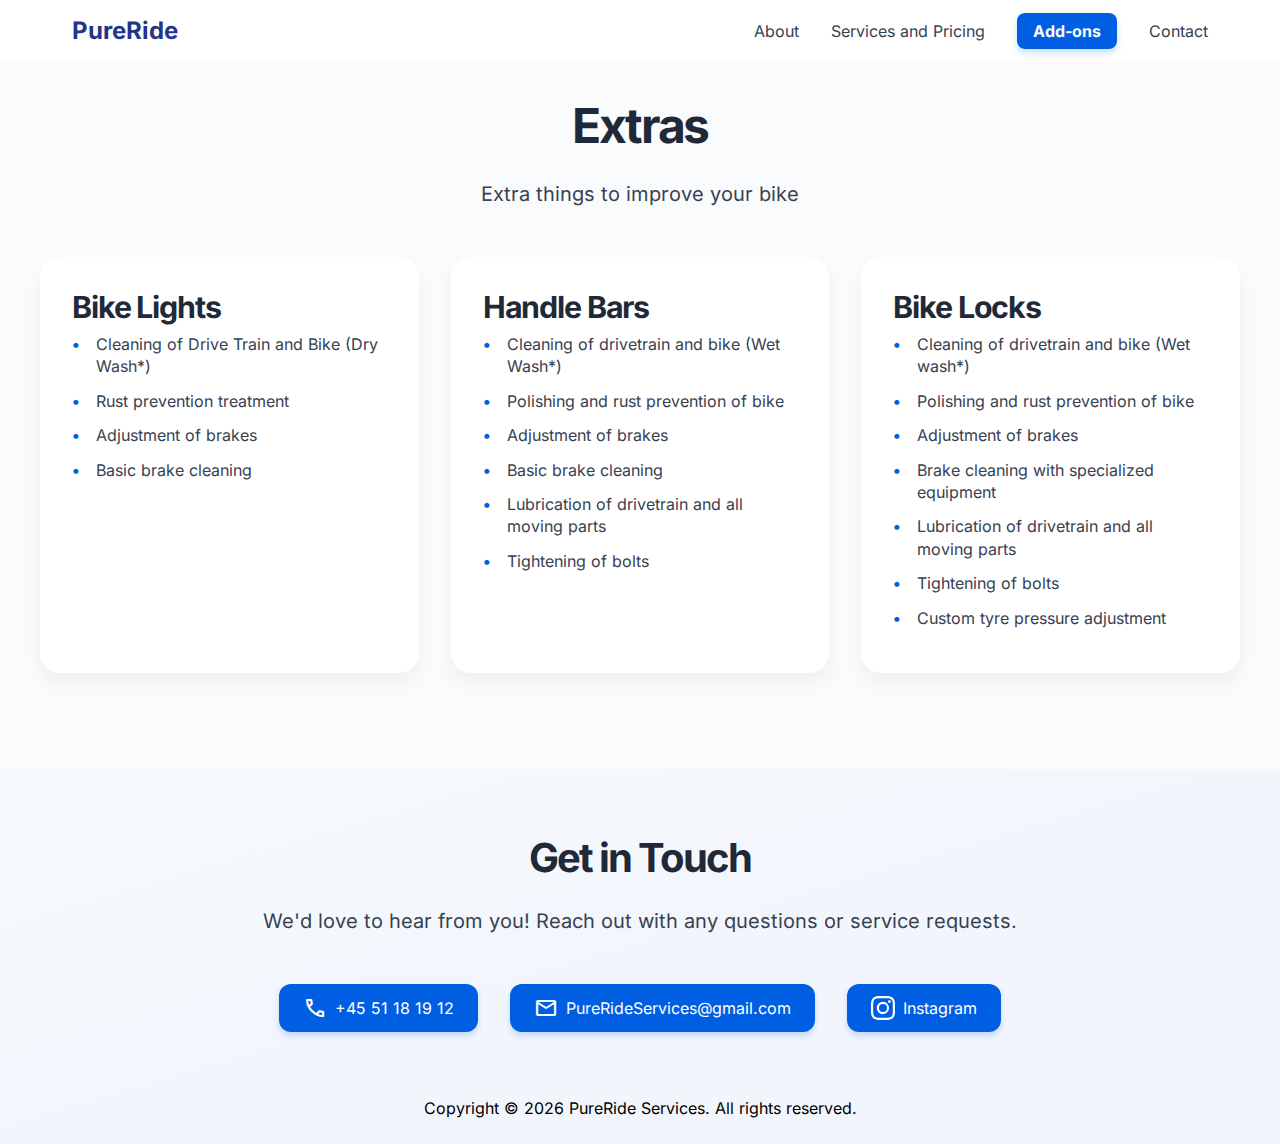
==== add-ons.html @ 96f85059 "Updated the text for the service cards. Reorganized the list items in the service cards for the diff" ====
<!DOCTYPE html>
<html lang="en">
  <head>
    <meta charset="UTF-8" />
    <meta name="viewport" content="width=device-width, initial-scale=1.0" />
    <title>PureRide</title>
    <link
      rel="stylesheet"
      href="https://fonts.googleapis.com/css2?family=Material+Symbols+Rounded:opsz,wght,FILL,GRAD@20..48,100..700,0..1,-50..200"
    />
    <link rel="stylesheet" href="styles/style.css" />
    <link rel="stylesheet" href="styles/header.css" />
    <link rel="stylesheet" href="styles/font.css" />
    <link rel="stylesheet" href="styles/hero.css" />
    <link rel="stylesheet" href="styles/footer.css" />
    <link rel="stylesheet" href="styles/content.css" />
    <link rel="stylesheet" href="styles/add-ons.css" />
    <script defer src="script.js"></script>
  </head>
  <body>
    <header class="header">
      <div class="header-container">
        <div class="logo">PureRide</div>
        <nav class="right-section">
          <ul class="nav-links">
            <li>
              <a href="index.html#about"> About </a>
            </li>
            <li>
              <a href="index.html#services"> Services and Pricing </a>
            </li>
            <li>
              <a href="extras.html"> Add-ons </a>
            </li>
            <li>
              <a href="#contact"> Contact </a>
            </li>
          </ul>
          <button class="mobile-menu-btn">
            <span
              class="material-symbols-rounded menu-icon icon"
              translate="no"
            >
              menu
            </span>
          </button>
        </nav>
      </div>
    </header>

    <main>
      <section id="services" class="services">
        <div class="services-container">
          <h2 class="services-title">Extras</h2>
          <p class="services-subtitle">Extra things to improve your bike</p>
          
          <div class="services-grid">
            <div class="service-card">
              <h3 class="service-title">Bike Lights</h3>
              <ul class="service-list">
                <li>Cleaning of Drive Train and Bike (Dry Wash*)</li>
                <li>Rust prevention treatment</li>
                <li>Adjustment of brakes</li>
                <li>Basic brake cleaning</li>
              </ul>
            </div>

            <div class="service-card">
              <h3 class="service-title">Handle Bars</h3>
              <ul class="service-list">
                <li>Cleaning of drivetrain and bike (Wet Wash*)</li>
                <li>Polishing and rust prevention of bike</li>
                <li>Adjustment of brakes</li>
                <li>Basic brake cleaning</li>
                <li>Lubrication of drivetrain and all moving parts</li>
                <li>Tightening of bolts</li>
              </ul>
            </div>
      
            <div class="service-card">
              <h3 class="service-title">Bike Locks</h3>
              <ul class="service-list">
                <li>Cleaning of drivetrain and bike (Wet wash*)</li>
                <li>Polishing and rust prevention of bike</li>
                <li>Adjustment of brakes</li>
                <li>Brake cleaning with specialized equipment</li>
                <li>Lubrication of drivetrain and all moving parts</li>
                <li>Tightening of bolts</li>
                <li>Custom tyre pressure adjustment</li>
              </ul>
            </div>
          </div>
      
    </main>

    <footer id="contact" class="contact-section">
      <section class="contact-container">
        <h2 class="contact-title">Get in Touch</h2>
        <p class="contact-subtitle">
          We'd love to hear from you! Reach out with any questions or service
          requests.
        </p>
        <div class="contact-details">
          <a href="tel:+4551181912" class="contact-item">
            <span class="material-symbols-rounded icon email" translate="no">
              call
            </span>
            +45 51 18 19 12
          </a>
          <a
            href="mailto:PureRideServices@gmail.com"
            target="_blank"
            class="contact-item"
          >
            <span class="material-symbols-rounded icon" translate="no">
              mail
            </span>
            PureRideServices@gmail.com
          </a>
          <a
            href="https://www.instagram.com/pureride_servicing?utm_source=ig_web_button_share_sheet&igsh=ZDNlZDc0MzIxNw=="
            target="_blank"
            aria-label="Visit our Instagram profile"
            class="contact-item"
          >
            <svg
              xmlns="http://www.w3.org/2000/svg"
              width="24"
              height="24"
              fill="currentColor"
              class="social-icon"
              viewBox="0 0 16 16"
            >
              <path
                d="M8 0C5.829 0 5.556.01 4.703.048 3.85.088 3.269.222 2.76.42a3.9 3.9 0 0 0-1.417.923A3.9 3.9 0 0 0 .42 2.76C.222 3.268.087 3.85.048 4.7.01 5.555 0 5.827 0 8.001c0 2.172.01 2.444.048 3.297.04.852.174 1.433.372 1.942.205.526.478.972.923 1.417.444.445.89.719 1.416.923.51.198 1.09.333 1.942.372C5.555 15.99 5.827 16 8 16s2.444-.01 3.298-.048c.851-.04 1.434-.174 1.943-.372a3.9 3.9 0 0 0 1.416-.923c.445-.445.718-.891.923-1.417.197-.509.332-1.09.372-1.942C15.99 10.445 16 10.173 16 8s-.01-2.445-.048-3.299c-.04-.851-.175-1.433-.372-1.941a3.9 3.9 0 0 0-.923-1.417A3.9 3.9 0 0 0 13.24.42c-.51-.198-1.092-.333-1.943-.372C10.443.01 10.172 0 7.998 0zm-.717 1.442h.718c2.136 0 2.389.007 3.232.046.78.035 1.204.166 1.486.275.373.145.64.319.92.599s.453.546.598.92c.11.281.24.705.275 1.485.039.843.047 1.096.047 3.231s-.008 2.389-.047 3.232c-.035.78-.166 1.203-.275 1.485a2.5 2.5 0 0 1-.599.919c-.28.28-.546.453-.92.598-.28.11-.704.24-1.485.276-.843.038-1.096.047-3.232.047s-2.39-.009-3.233-.047c-.78-.036-1.203-.166-1.485-.276a2.5 2.5 0 0 1-.92-.598 2.5 2.5 0 0 1-.6-.92c-.109-.281-.24-.705-.275-1.485-.038-.843-.046-1.096-.046-3.233s.008-2.388.046-3.231c.036-.78.166-1.204.276-1.486.145-.373.319-.64.599-.92s.546-.453.92-.598c.282-.11.705-.24 1.485-.276.738-.034 1.024-.044 2.515-.045zm4.988 1.328a.96.96 0 1 0 0 1.92.96.96 0 0 0 0-1.92m-4.27 1.122a4.109 4.109 0 1 0 0 8.217 4.109 4.109 0 0 0 0-8.217m0 1.441a2.667 2.667 0 1 1 0 5.334 2.667 2.667 0 0 1 0-5.334"
              />
            </svg>
            Instagram
          </a>
        </div>
      </section>
      <p class="copyright">
        Copyright © <span id="year"></span> PureRide Services. All rights
        reserved.
      </p>
    </footer>
  </body>
</html>
---- styles/style.css ----
:root {
  --primary-color: rgb(0, 94, 227);
  --secondary-color: rgb(36, 52, 139);
  --bg-white: rgb(250, 251, 253);
  --pure-white: rgb(255, 255, 255);
  --light-gray: rgb(243, 244, 246);
  --text-gray: rgb(55, 65, 81);
  --dark-gray: rgb(31, 41, 55);
  --primary-shadow: rgba(0, 94, 227, 0.2);
  --primary-shadow-darker: rgba(0, 94, 227, 0.3);
}

* {
  margin: 0;
  padding: 0;
  box-sizing: border-box;
  font-family: 'Inter', Arial, sans-serif;
}

body {
  background-color: var(--bg-white);
}

html {
  scroll-behavior: smooth;
}

.material-symbols-rounded {
  font-variation-settings: "FILL" 0, "wght" 400, "GRAD" 0, "opsz" 24;
}

h1,
h2,
h3,
h4,
h5,
h6,
p {
  margin: 0;
  padding: 0;
}

h1 {
  margin-bottom: 72px;
  line-height: 1.3;
}

h1,
h2 {
  letter-spacing: -0.05em;
}

h3 {
  letter-spacing: -0.0375em;
}

p {
  line-height: 1.5;
  max-width: 70ch;
}

.icon {
  user-select: none;
}

a {
  text-decoration: none;
}
---- styles/header.css ----
.header {
  position: fixed;
  top: 0;
  left: 0;
  width: 100%;
  background-color: var(--pure-white);
  transition: box-shadow 0.3s ease;
  z-index: 100;
}

.header.scrolled {
  box-shadow: 0 2px 4px rgba(0, 0, 0, 0.1);
}

.header-container {
  max-width: 1200px;
  margin: 0 auto;
  padding: 1rem 2rem;
  display: flex;
  justify-content: space-between;
  align-items: center;
}

.logo {
  font-size: 1.5rem;
  font-weight: 700;
  color: var(--secondary-color);
}

.nav-links {
  display: flex;
  gap: 2rem;
  list-style: none;
}

.nav-links a {
  text-decoration: none;
  color: var(--text-gray);
  transition: color 0.3s ease;
}

.nav-links a:hover {
  color: var(--primary-color);
}

.nav-links li:nth-child(3) a {
  padding: 0.5rem 1rem;
  background-color: var(--primary-color);
  color: var(--pure-white);
  text-decoration: none;
  border-radius: 8px;
  font-weight: 600;
  transition: all 0.3s ease;
  box-shadow: 0 4px 6px var(--primary-shadow);
}

.nav-links li:nth-child(3) a:hover {
  background-color: var(--secondary-color);
  transform: translateY(-2px);
  box-shadow: 0 6px 8px var(--primary-shadow-darker);
}

/* Mobile Menu Styles */
@media (min-width: 769px) {
  .mobile-menu-btn {
    display: none;
  }
}

@media (max-width: 768px) {
  .mobile-menu-btn {
    display: flex;
    flex-direction: column;
    gap: 6px;
    background: none;
    border: none;
    cursor: pointer;
    padding: 4px;
    z-index: 1001;
  }

  .menu-icon {
    font-size: 36px;
    color: var(--secondary-color);
    transition: color 0.3s;
    user-select: none;
  }

  .right-section {
    position: relative;
    display: inline-block;
  }

  .nav-links {
    visibility: hidden;
    opacity: 0;
    transform: translateY(-10px);
    position: absolute;
    background-color: var(--pure-white);
    z-index: 1005;
    right: 0;
    top: 80px;
    border-radius: 12px;
    padding: 6px;
    width: 132px;
    transition: all 0.3s;
    display: flex;
    flex-direction: column;
    gap: 6px;
    box-shadow: 0 20px 40px rgba(0, 0, 0, 0.1);
  }

  .nav-links a {
    padding: 14px;
    border-radius: 8px;
    transition: all 0.3s;
    color: var(--dark-gray);
    display: flex;
    align-items: center;
    gap: 0.5rem;
  }

  .nav-links li:nth-child(3) a {
    padding: 14px;
    background-color: transparent;
    color: var(--dark-gray);
    box-shadow: none;
    font-weight: normal;
    border-radius: 8px;
  }

  .nav-links li:nth-child(3) a:hover {
    background-color: transparent;
    color: var(--primary-color);
    transform: none;
    box-shadow: none;
  }

  .nav-links.active {
    visibility: visible;
    opacity: 1;
    transform: translateY(0px);
  }
}
---- styles/font.css ----
/* inter-regular - latin */
@font-face {
  font-display: swap; /* Check https://developer.mozilla.org/en-US/docs/Web/CSS/@font-face/font-display for other options. */
  font-family: "Inter";
  font-style: normal;
  font-weight: 400;
  src: url("../fonts/inter-v18-latin-regular.woff2") format("woff2"); /* Chrome 36+, Opera 23+, Firefox 39+, Safari 12+, iOS 10+ */
}
/* inter-700 - latin */
@font-face {
  font-display: swap; /* Check https://developer.mozilla.org/en-US/docs/Web/CSS/@font-face/font-display for other options. */
  font-family: "Inter";
  font-style: normal;
  font-weight: 700;
  src: url("../fonts/inter-v18-latin-700.woff2") format("woff2"); /* Chrome 36+, Opera 23+, Firefox 39+, Safari 12+, iOS 10+ */
}
---- styles/hero.css ----
.hero {
  margin-top: 4rem;
  padding: 6rem 2rem;
  background: linear-gradient(
    135deg,
    var(--pure-white) 100%,
    var(--light-gray) 100%
  );
  position: relative;
  overflow: hidden;
}

.hero::before {
  content: "";
  position: absolute;
  top: -50%;
  right: -50%;
  width: 120%;
  height: 120%;
  background: radial-gradient(
    ellipse at 60% 40%,
    rgba(0, 94, 227, 0.15) 0%,
    rgba(0, 94, 227, 0.08) 35%,
    rgba(0, 94, 227, 0.03) 60%,
    transparent 75%
  );
  transform: rotate(35deg);
}

.hero-container {
  max-width: 1200px;
  margin: 0 auto;
  display: flex;
  align-items: center;
  gap: 3rem;
  position: relative;
}

.hero-content {
  flex: 1;
  min-width: 0; 
}

.hero-title {
  font-size: 4rem;
  color: var(--dark-gray);
  margin-bottom: 1.5rem;
  line-height: 1.1;
  position: relative;
}

.hero-title::after {
  content: "";
  display: block;
  width: 80px;
  height: 4px;
  background-color: var(--primary-color);
  margin-top: 1rem;
}

.hero-subtitle {
  font-size: 1.25rem;
  color: var(--text-gray);
  margin-bottom: 2.5rem;
  line-height: 1.6;
}

.cta-button {
  display: inline-block;
  font-size: 1.5rem;
  padding: 1.125rem 2.25rem;
  background-color: var(--primary-color);
  color: var(--pure-white);
  text-decoration: none;
  border-radius: 12px;
  font-weight: 600;
  transition: all 0.3s ease;
  box-shadow: 0 4px 6px var(--primary-shadow);
}

.cta-button:hover {
  background-color: var(--secondary-color);
  transform: translateY(-2px);
  box-shadow: 0 6px 8px var(--primary-shadow-darker);
}

.hero-image-container {
  flex: 1;
  width: fit-content;
  border-radius: 20px;
  aspect-ratio: 5/4;
  display: flex;
  align-items: center;
  justify-content: center;
  position: relative;
  overflow: hidden;
  box-shadow: 0 20px 40px rgba(0, 0, 0, 0.1);
  transform: perspective(1000px) rotateY(-5deg);
  transition: transform 0.3s ease;
}

.hero-image-container:hover {
  transform: perspective(1000px) rotateY(0deg);
}

.hero-image {
  max-width: 100%;
  max-height: 100%;
  object-fit: cover;
  object-position: center;
}

@media (max-width: 768px) {
  .hero-container {
    flex-direction: column;
    text-align: center;
    gap: 2rem;
  }

  .hero-image-container {
    width: 100%;
    min-width: 300px;
    max-width: 500px;
    margin: 0 auto;
    transform: none;
  }

  .hero-content {
    padding-right: 0;
  }

  .hero-title {
    font-size: 3rem;
  }

  .hero-title::after {
    margin: 1rem auto 0;
  }

  .hero-image {
    transform: none;
    min-height: unset;
  }
}
---- styles/footer.css ----
.contact-section {
  background: linear-gradient(
    to bottom right,
  rgba(221, 235, 255, 0.15) 10%,
  rgba(0, 94, 227, 0.03) 50%
  );
  padding: 4rem 2rem 1.5rem;
  text-align: center;
}

.contact-container {
  display: flex;
  flex-direction: column;
  justify-content: center;
  align-items: center;
  max-width: 1200px;
  margin: 0 auto;
  margin-bottom: 4rem;
}

.contact-title {
  font-size: 2.5rem;
  color: var(--dark-gray);
  margin-bottom: 1.5rem;
}

.contact-subtitle {
  font-size: 1.25rem;
  color: var(--text-gray);
  margin-bottom: 3rem;
}

.contact-details {
  display: flex;
  justify-content: space-between;
  gap: 2rem;
}

.contact-item {
  display: flex;
  align-items: center;
  gap: 0.5rem;
  font-size: 1rem;
  padding: 0.75rem 1.5rem;
  background-color: var(--primary-color);
  color: var(--pure-white);
  text-decoration: none;
  border-radius: 12px;
  transition: all 0.3s ease;
  border: none;
  box-shadow: 0 4px 6px var(--primary-shadow);
  cursor: pointer;
}

.contact-item span {
  font-size: 1.5rem;
}


.contact-item:hover {
  background-color: var(--secondary-color);
  transform: translateY(-2px);
  box-shadow: 0 6px 8px var(--primary-shadow-darker);
}

.social-icon {
  display: block;
  color: var(--pure-white);
  font-size: 24px;
}

.copyright {
  margin: auto;
}

@media (max-width: 768px) {
  .contact-details {
    flex-direction: column;
  }

  .contact-item {
    transition: none;
    transform: none;
    background-color: var(--primary-color); 
  }

  .contact-item:hover {
    background-color: var(--primary-color); 
    transform: none;
  }
}
---- styles/content.css ----
.services {
  padding: 6rem 2rem;
  background-color: var(--bg-white);
}

.services-container {
  max-width: 1200px;
  margin: 0 auto;
}

.services-title {
  font-size: 3rem;
  font-weight: 700;
  color: var(--dark-gray);
  margin-bottom: 1.5rem;
  text-align: center;
}

.services-subtitle {
  font-size: 1.25rem;
  color: var(--text-gray);
  margin-bottom: 3rem;
  text-align: center;
  max-width: 800px;
  margin-left: auto;
  margin-right: auto;
}

.services-grid {
  display: flex;
  flex-wrap: wrap;
  gap: 2rem;
}

.service-card {
  background-color: var(--pure-white);
  border-radius: 20px;
  padding: 2rem;
  box-shadow: 0 10px 20px rgba(0, 0, 0, 0.05);
  transition: transform 0.3s ease, box-shadow 0.3s ease;
  flex: 1;
}

.service-card:hover {
  transform: translateY(-5px);
  box-shadow: 0 15px 30px var(--primary-shadow-darker);
}

.service-title {
  font-size: 1.5rem;
  font-weight: 600;
  color: var(--dark-gray);
  margin-bottom: 1rem;
}

.service-title:first-of-type {
  font-size: 1.9rem;
  margin-bottom: 0.5rem;
}

.service-list {
  list-style: none;
  padding: 0;
  margin: 0;
}

.service-list li {
  color: var(--text-gray);
  margin-bottom: 0.75rem;
  display: flex;
  align-items: flex-start;
  gap: 0.5rem;
  line-height: 1.4;
}

.service-list li::before {
  content: "•";
  color: var(--primary-color);
  font-weight: bold;
  display: inline-block;
  margin-right: 0.5rem;
}

.footnote {
  margin-top: 3rem;
  padding-top: 2rem;
  border-top: 1px solid var(--light-gray);
  color: var(--text-gray);
  font-size: 0.9rem;
}

.footnote p:first-of-type {
  margin-bottom: 0.5rem;
}

.about-section {
  background-color: var(--bg-white);
  padding: 14rem 2rem 6rem;
  display: flex;
  justify-content: center;
  align-items: center;
}

.about-container {
  max-width: 1000px;
  text-align: center;
}


.about-title {
  font-size: 3rem;
  font-weight: 700;
  color: var(--dark-gray);
  margin-bottom: 1.5rem;
  text-align: center;
}

.about-content {
  color: var(--text-gray);
  font-size: 1.25rem;
  line-height: 1.8;
  margin-bottom: 2rem;
}

.about-content p {
  margin-bottom: 1.5rem;
}

@media (max-width: 768px) {
  .services-title {
    font-size: 2.5rem;
  }
  
  .services-grid {
    flex-direction: column;
  }

  .service-card {
    flex: 1 1 100%;
  }

  .about-title {
    font-size: 2rem;
  }

  .about-content {
    font-size: 1rem;
  }
}

@media (max-width: 1024px) {
  .service-card:nth-child(3) {
    flex: 1 1 100%;
  }
}
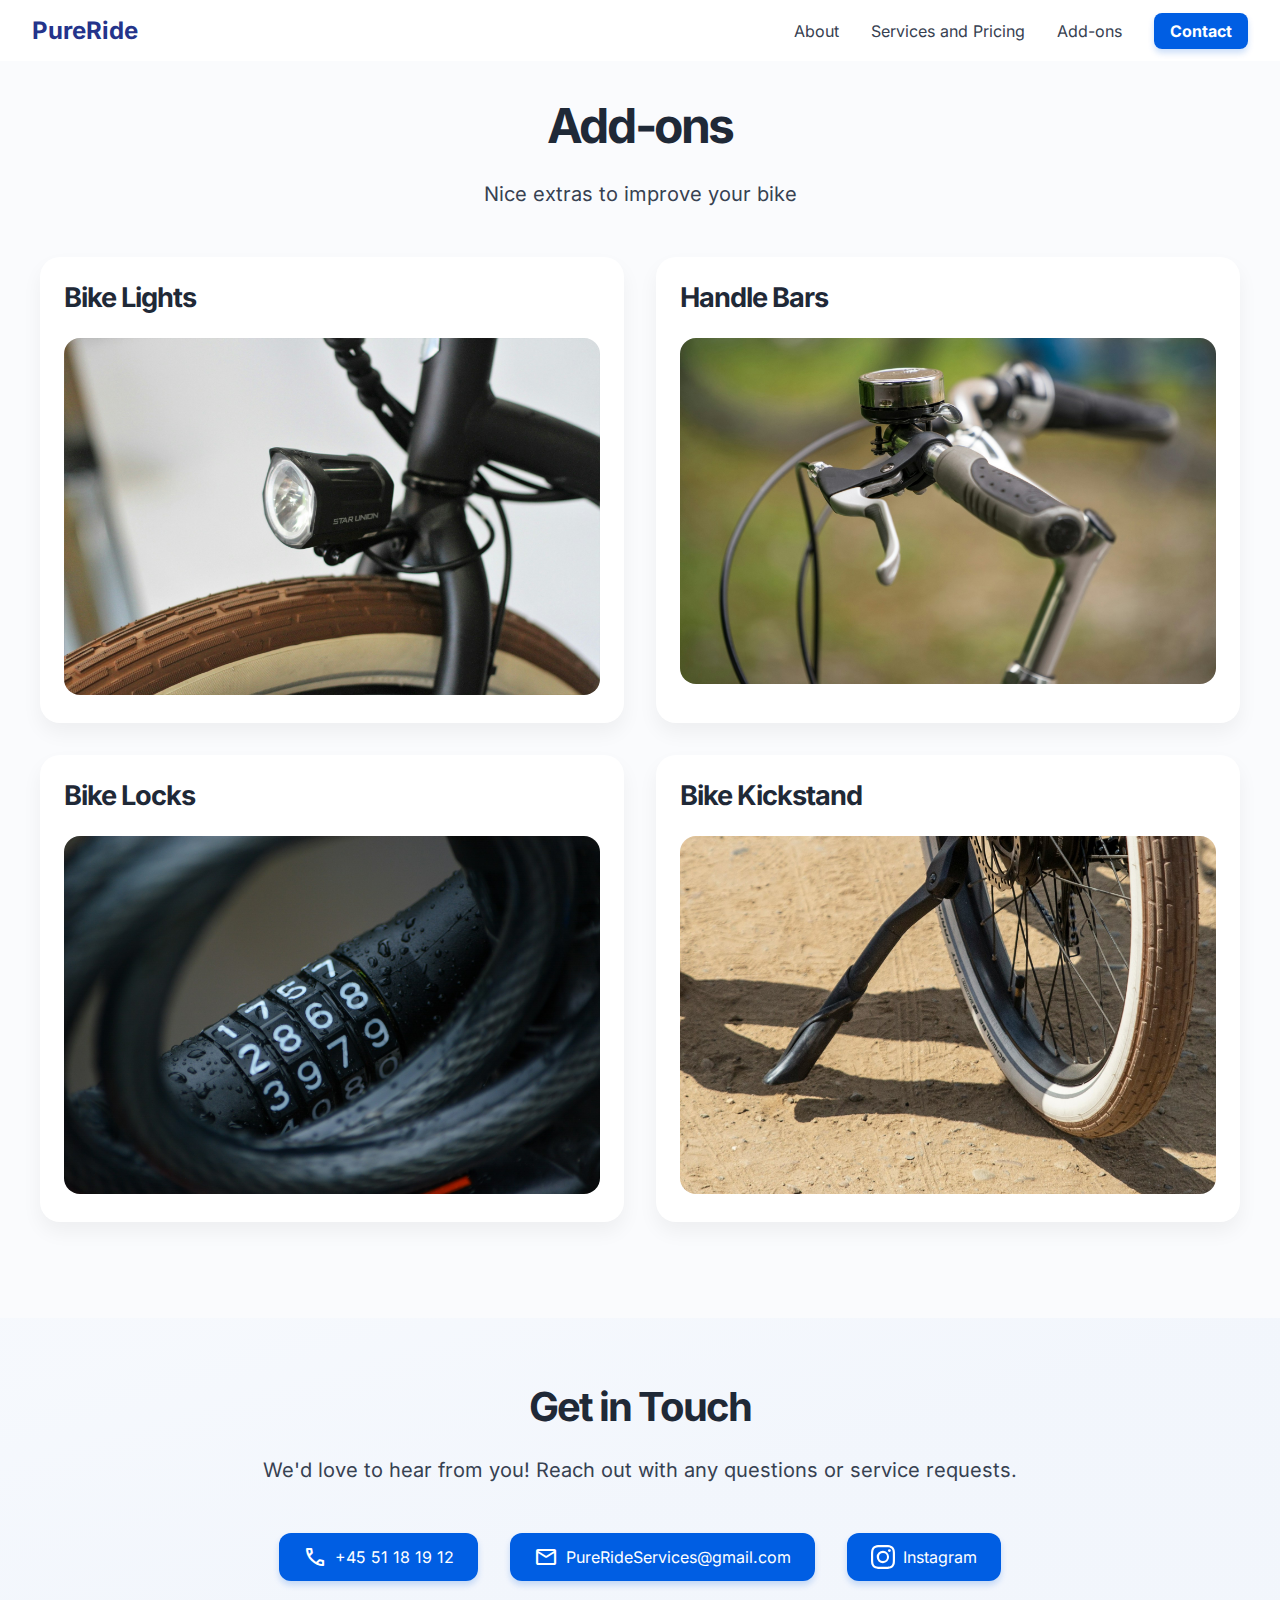
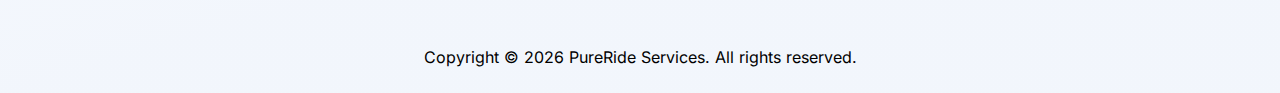
==== commit d49fda2b: "Added add-ons page and updated header with add-ons navigation link. Increased max-width for header t" ====
--- a/add-ons.html
+++ b/add-ons.html
@@ -8,12 +8,15 @@
       rel="stylesheet"
       href="https://fonts.googleapis.com/css2?family=Material+Symbols+Rounded:opsz,wght,FILL,GRAD@20..48,100..700,0..1,-50..200"
     />
+    <link id="favicon16" rel="icon" type="image/png" sizes="16x16" href="/favicon/favicon-16x16.png">
+    <link id="favicon96" rel="icon" type="image/png" sizes="32x32" href="/favicon/favicon-32x32.png">
+    <link id="favicon32" rel="icon" type="image/png" sizes="192x192" href="/favicon/android-chrome-192x192.png">
+    <link rel="apple-touch-icon" sizes="180x180" href="/favicon/apple-touch-icon.png">
     <link rel="stylesheet" href="styles/style.css" />
     <link rel="stylesheet" href="styles/header.css" />
     <link rel="stylesheet" href="styles/font.css" />
     <link rel="stylesheet" href="styles/hero.css" />
     <link rel="stylesheet" href="styles/footer.css" />
-    <link rel="stylesheet" href="styles/content.css" />
     <link rel="stylesheet" href="styles/add-ons.css" />
     <script defer src="script.js"></script>
   </head>
@@ -30,7 +33,7 @@
               <a href="index.html#services"> Services and Pricing </a>
             </li>
             <li>
-              <a href="extras.html"> Add-ons </a>
+              <a href="add-ons.html"> Add-ons </a>
             </li>
             <li>
               <a href="#contact"> Contact </a>
@@ -49,48 +52,38 @@
     </header>
 
     <main>
-      <section id="services" class="services">
-        <div class="services-container">
-          <h2 class="services-title">Extras</h2>
-          <p class="services-subtitle">Extra things to improve your bike</p>
+      <section id="add-ons" class="add-ons">
+        <div class="add-on-container">
+          <h2 class="add-ons-title">Add-ons</h2>
+          <p class="add-ons-subtitle">Nice extras to improve your bike</p>
           
-          <div class="services-grid">
-            <div class="service-card">
-              <h3 class="service-title">Bike Lights</h3>
-              <ul class="service-list">
-                <li>Cleaning of Drive Train and Bike (Dry Wash*)</li>
-                <li>Rust prevention treatment</li>
-                <li>Adjustment of brakes</li>
-                <li>Basic brake cleaning</li>
-              </ul>
+          <div class="add-on-grid">
+            <div class="add-on-card">
+              <h3 class="add-on-title">Bike Lights</h3>
+              <div class="add-on-image-container">
+                <img src="/images/bike-light.jpg" class="add-on-image">
+              </div>
             </div>
 
-            <div class="service-card">
-              <h3 class="service-title">Handle Bars</h3>
-              <ul class="service-list">
-                <li>Cleaning of drivetrain and bike (Wet Wash*)</li>
-                <li>Polishing and rust prevention of bike</li>
-                <li>Adjustment of brakes</li>
-                <li>Basic brake cleaning</li>
-                <li>Lubrication of drivetrain and all moving parts</li>
-                <li>Tightening of bolts</li>
-              </ul>
+            <div class="add-on-card">
+              <h3 class="add-on-title">Handle Bars</h3>
+              <img src="/images/bike-handlebars.jpg" class="add-on-image">
             </div>
       
-            <div class="service-card">
-              <h3 class="service-title">Bike Locks</h3>
-              <ul class="service-list">
-                <li>Cleaning of drivetrain and bike (Wet wash*)</li>
-                <li>Polishing and rust prevention of bike</li>
-                <li>Adjustment of brakes</li>
-                <li>Brake cleaning with specialized equipment</li>
-                <li>Lubrication of drivetrain and all moving parts</li>
-                <li>Tightening of bolts</li>
-                <li>Custom tyre pressure adjustment</li>
-              </ul>
+            <div class="add-on-card">
+              <h3 class="add-on-title">Bike Locks</h3>
+              <div class="add-on-image-container">
+                <img src="/images/bike-locks.jpg" class="add-on-image">
+              </div>
+            </div>
+
+            <div class="add-on-card">
+              <h3 class="add-on-title">Bike Kickstand</h3>
+              <div class="add-on-image-container">
+                <img src="/images/bike-kickstand.jpg" class="add-on-image">
+              </div>
             </div>
           </div>
-      
     </main>
 
     <footer id="contact" class="contact-section">
@@ -109,7 +102,6 @@
           </a>
           <a
             href="mailto:PureRideServices@gmail.com"
-            target="_blank"
             class="contact-item"
           >
             <span class="material-symbols-rounded icon" translate="no">
--- a/styles/header.css
+++ b/styles/header.css
@@ -13,7 +13,7 @@
 }
 
 .header-container {
-  max-width: 1200px;
+  max-width: 1600px;
   margin: 0 auto;
   padding: 1rem 2rem;
   display: flex;
@@ -43,7 +43,7 @@
   color: var(--primary-color);
 }
 
-.nav-links li:nth-child(3) a {
+.nav-links li:nth-child(4) a {
   padding: 0.5rem 1rem;
   background-color: var(--primary-color);
   color: var(--pure-white);
@@ -54,7 +54,7 @@
   box-shadow: 0 4px 6px var(--primary-shadow);
 }
 
-.nav-links li:nth-child(3) a:hover {
+.nav-links li:nth-child(4) a:hover {
   background-color: var(--secondary-color);
   transform: translateY(-2px);
   box-shadow: 0 6px 8px var(--primary-shadow-darker);
@@ -120,7 +120,7 @@
     gap: 0.5rem;
   }
 
-  .nav-links li:nth-child(3) a {
+  .nav-links li:nth-child(4) a {
     padding: 14px;
     background-color: transparent;
     color: var(--dark-gray);
@@ -129,7 +129,7 @@
     border-radius: 8px;
   }
 
-  .nav-links li:nth-child(3) a:hover {
+  .nav-links li:nth-child(4) a:hover {
     background-color: transparent;
     color: var(--primary-color);
     transform: none;
--- a/styles/hero.css
+++ b/styles/hero.css
@@ -96,11 +96,12 @@
   overflow: hidden;
   box-shadow: 0 20px 40px rgba(0, 0, 0, 0.1);
   transform: perspective(1000px) rotateY(-5deg);
-  transition: transform 0.3s ease;
+  transition: transform 0.3s ease, box-shadow 0.3s ease;
 }
 
 .hero-image-container:hover {
   transform: perspective(1000px) rotateY(0deg);
+  box-shadow: 0 20px 40px var(--primary-shadow-darker);
 }
 
 .hero-image {
@@ -108,6 +109,12 @@
   max-height: 100%;
   object-fit: cover;
   object-position: center;
+}
+
+@media (max-width: 1024px) {
+  .add-on-card:nth-child(3) {
+    flex: 1 1 100%;
+  }
 }
 
 @media (max-width: 768px) {
--- a/styles/add-ons.css
+++ b/styles/add-ons.css
@@ -0,0 +1,81 @@
+.add-ons {
+  padding: 6rem 2rem;
+  background-color: var(--bg-white);
+}
+
+.add-on-container {
+  max-width: 1200px;
+  margin: 0 auto;
+}
+
+.add-on-grid {
+  display: grid;
+  grid-template-columns: repeat(2, 1fr); 
+  gap: 2rem;
+}
+
+.add-ons-title {
+  font-size: 3rem;
+  font-weight: 700;
+  color: var(--dark-gray);
+  margin-bottom: 1.5rem;
+  text-align: center;
+}
+
+.add-on-title {
+  font-size: 1.7rem;
+  font-weight: 600;
+  color: var(--dark-gray);
+  margin-bottom: 1.5rem;
+}
+
+.add-ons-subtitle {
+  font-size: 1.25rem;
+  color: var(--text-gray);
+  margin-bottom: 3rem;
+  text-align: center;
+  max-width: 800px;
+  margin-left: auto;
+  margin-right: auto;
+}
+
+.add-on-card {
+  background-color: var(--pure-white);
+  border-radius: 20px;
+  padding: 1.5rem;
+  box-shadow: 0 10px 20px rgba(0, 0, 0, 0.05);
+  transition: transform 0.3s ease, box-shadow 0.3s ease;
+}
+
+.add-on-card:hover {
+  transform: translateY(-5px);
+  box-shadow: 0 15px 30px var(--primary-shadow-darker);
+}
+
+.add-on-image {
+  max-width: 100%;
+  max-height: 100%;
+  object-fit: cover;
+  object-position: center;
+  border-radius: 16px;
+}
+
+@media (max-width: 768px) {
+  .add-on-grid {
+    grid-template-columns: 1fr;
+  }
+
+  .add-on-card {
+    padding: 1.25rem;
+  }
+}
+
+@media (min-width: 2561px) {
+  .add-on-grid {
+    grid-template-columns: repeat(3, 1fr);
+  }
+
+  .add-on-container {
+    max-width: 1800px;
+  }
+}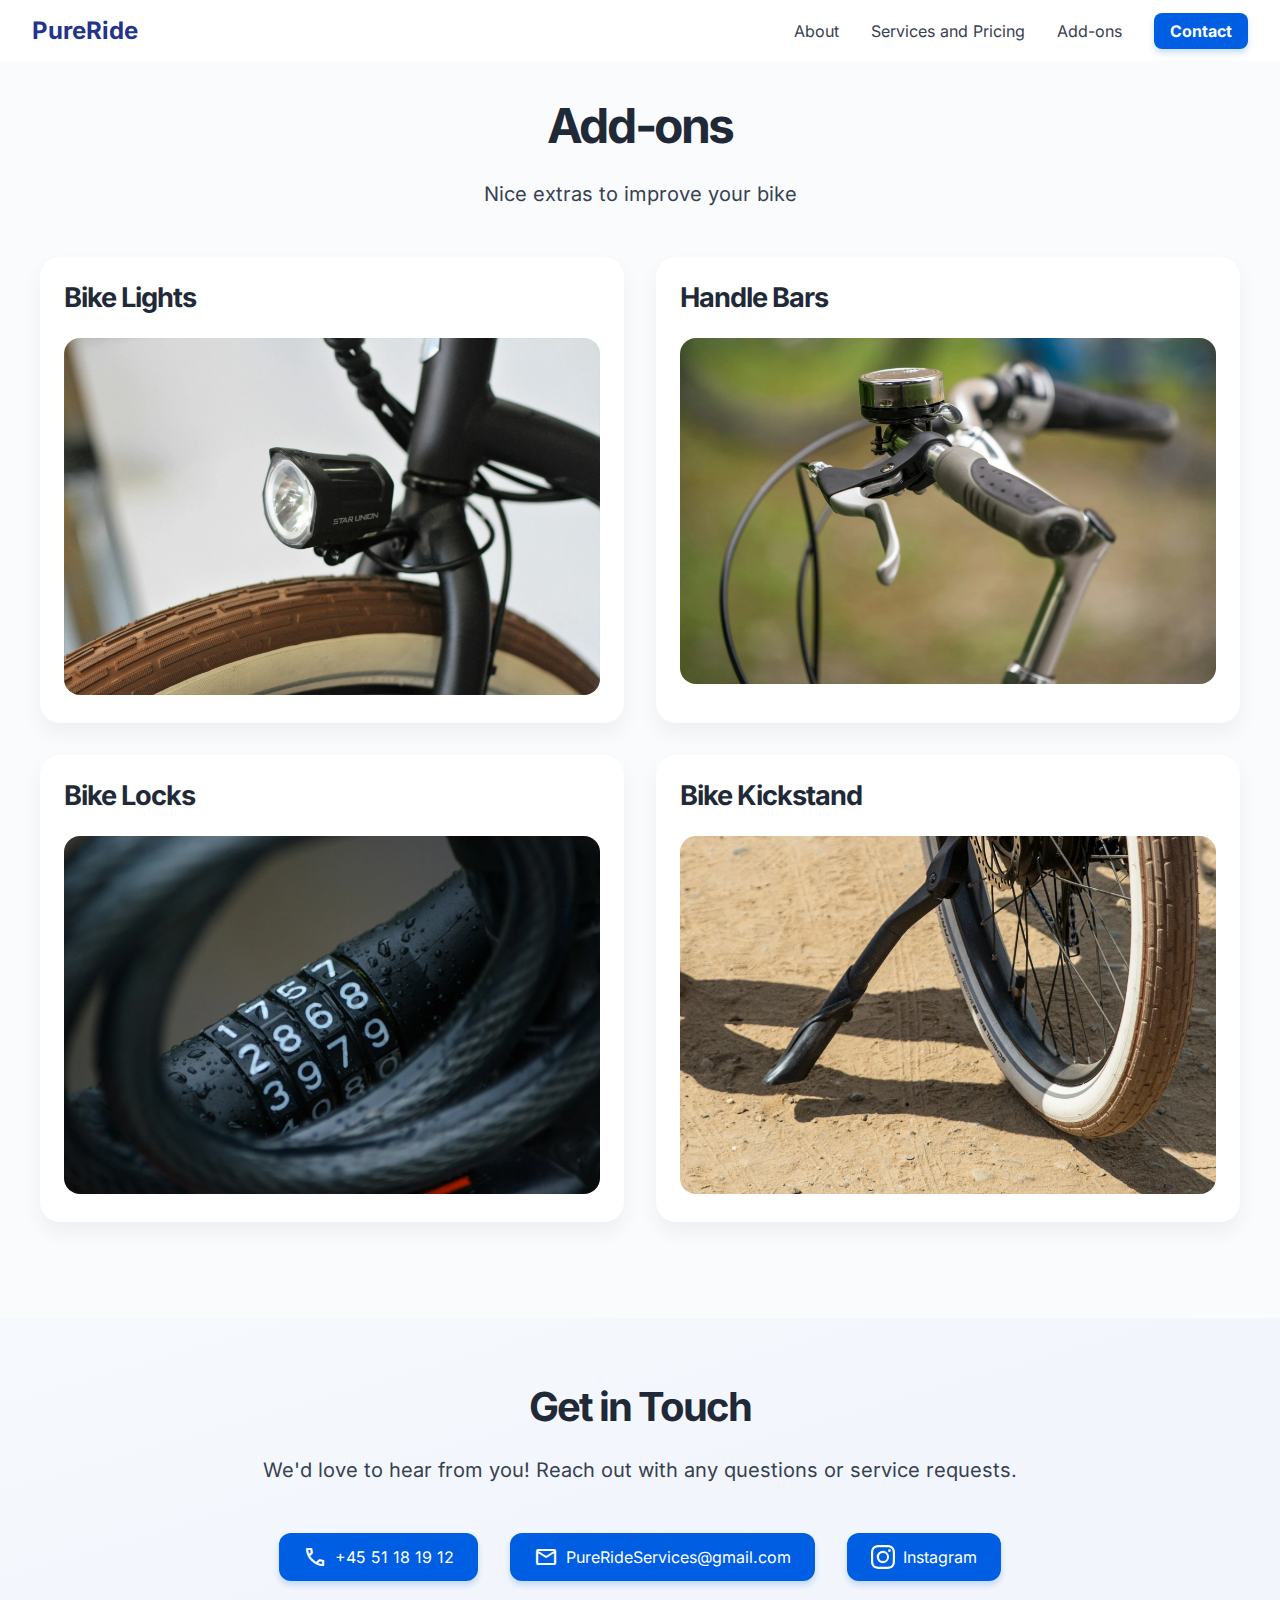
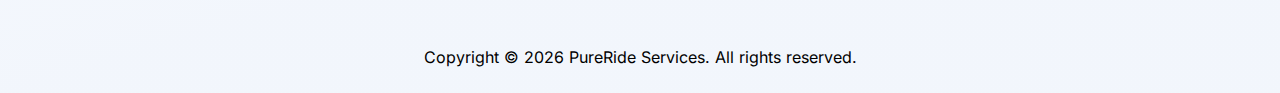
==== commit df9256f6: "Replaced all jpg images with webp and renamed the hero-section image. Removed the foot pedal image." ====
--- a/add-ons.html
+++ b/add-ons.html
@@ -4,6 +4,19 @@
     <meta charset="UTF-8" />
     <meta name="viewport" content="width=device-width, initial-scale=1.0" />
     <title>PureRide</title>
+    <meta name="description" content="Discover essential add-ons for your bike, from lights and locks to kickstands, enhancing your PureRide experience with convenient and affordable extras." />
+    <meta name="author" content="PureRide Services Team" />
+    <meta property="og:title" content="PureRide - Bike Service Add-ons" />
+    <meta property="og:description" content="Enhance your bike with PureRide’s add-ons like lights, locks, and more, perfect for safer, more convenient rides." />
+    <meta property="og:image" content="https://pureride.pages.dev/images/bike-light.webp" />
+    <meta property="og:url" content="https://pureride.pages.dev/add-ons.html" />
+    <meta property="og:type" content="website" />
+    <meta property="og:locale" content="en_US" />
+    <meta name="twitter:card" content="summary_large_image" />
+    <meta name="twitter:title" content="PureRide - Bike Service Add-ons" />
+    <meta name="twitter:description" content="Choose from our bike add-ons like lights, locks, and kickstands to make your PureRide smoother and safer." />
+    <meta name="twitter:image" content="https://pureride.pages.dev/images/bike-light.webp" />
+    <meta name="robots" content="index, follow" />
     <link
       rel="stylesheet"
       href="https://fonts.googleapis.com/css2?family=Material+Symbols+Rounded:opsz,wght,FILL,GRAD@20..48,100..700,0..1,-50..200"
@@ -23,7 +36,7 @@
   <body>
     <header class="header">
       <div class="header-container">
-        <div class="logo">PureRide</div>
+        <a href="index.html" class="logo">PureRide</a>
         <nav class="right-section">
           <ul class="nav-links">
             <li>
@@ -51,7 +64,7 @@
       </div>
     </header>
 
-    <main>
+    <main> 
       <section id="add-ons" class="add-ons">
         <div class="add-on-container">
           <h2 class="add-ons-title">Add-ons</h2>
@@ -61,29 +74,31 @@
             <div class="add-on-card">
               <h3 class="add-on-title">Bike Lights</h3>
               <div class="add-on-image-container">
-                <img src="/images/bike-light.jpg" class="add-on-image">
+                <img src="/images/bike-light.webp" class="add-on-image" alt="Bicycle headlight mounted on black frame above brown tire, providing illumination for safer night riding.">
               </div>
             </div>
 
             <div class="add-on-card">
               <h3 class="add-on-title">Handle Bars</h3>
-              <img src="/images/bike-handlebars.jpg" class="add-on-image">
+              <img src="/images/bike-handlebars.webp" class="add-on-image" alt="Close-up of bicycle handlebars with ergonomic grips, brake lever, and bell mounted on silver stem against blurred background.">
             </div>
       
             <div class="add-on-card">
               <h3 class="add-on-title">Bike Locks</h3>
               <div class="add-on-image-container">
-                <img src="/images/bike-locks.jpg" class="add-on-image">
+                <img src="/images/bike-locks.webp" class="add-on-image" alt="Close-up of weatherproof combination bike lock showing numbered dials with water droplets on black metal surface">
               </div>
             </div>
 
             <div class="add-on-card">
               <h3 class="add-on-title">Bike Kickstand</h3>
               <div class="add-on-image-container">
-                <img src="/images/bike-kickstand.jpg" class="add-on-image">
+                <img src="/images/bike-kickstand.webp" class="add-on-image" alt="Black adjustable kickstand supporting a bicycle on sandy ground, with white tire and disc brake visible in frame.">
               </div>
             </div>
           </div>
+        </div>
+      </section>
     </main>
 
     <footer id="contact" class="contact-section">
@@ -100,15 +115,15 @@
             </span>
             +45 51 18 19 12
           </a>
-          <a
-            href="mailto:PureRideServices@gmail.com"
-            class="contact-item"
+          <button 
+            class="contact-item email-copy-btn"
+            onclick="copyEmail()"
           >
-            <span class="material-symbols-rounded icon" translate="no">
-              mail
-            </span>
-            PureRideServices@gmail.com
-          </a>
+          <span class="material-symbols-rounded icon" translate="no">
+            mail
+          </span>
+          PureRideServices@gmail.com
+        </button>
           <a
             href="https://www.instagram.com/pureride_servicing?utm_source=ig_web_button_share_sheet&igsh=ZDNlZDc0MzIxNw=="
             target="_blank"
@@ -130,6 +145,9 @@
             Instagram
           </a>
         </div>
+        <div id="copy-notification" class="copy-notification" translate="no">
+          Email copied to clipboard!
+        </div>
       </section>
       <p class="copyright">
         Copyright © <span id="year"></span> PureRide Services. All rights
--- a/styles/hero.css
+++ b/styles/hero.css
@@ -56,6 +56,7 @@
   height: 4px;
   background-color: var(--primary-color);
   margin-top: 1rem;
+  border-radius: 10px;
 }
 
 .hero-subtitle {
--- a/styles/footer.css
+++ b/styles/footer.css
@@ -56,7 +56,6 @@
   font-size: 1.5rem;
 }
 
-
 .contact-item:hover {
   background-color: var(--secondary-color);
   transform: translateY(-2px);
@@ -68,6 +67,31 @@
   color: var(--pure-white);
   font-size: 24px;
 }
+
+.email-copy-btn {
+  cursor: pointer;
+}
+
+.copy-notification {
+  position: fixed;
+  bottom: 2rem;
+  left: 50%;
+  transform: translateX(-50%) translateY(100px);
+  background-color: var(--primary-color);
+  color: var(--pure-white);
+  padding: 0.75rem 1.5rem;
+  border-radius: 12px;
+  box-shadow: 0 4px 6px var(--primary-shadow);
+  opacity: 0;
+  transition: all 0.3s ease;
+  z-index: 1000;
+}
+
+.copy-notification.show {
+  transform: translateX(-50%) translateY(0);
+  opacity: 1;
+}
+
 
 .copyright {
   margin: auto;
